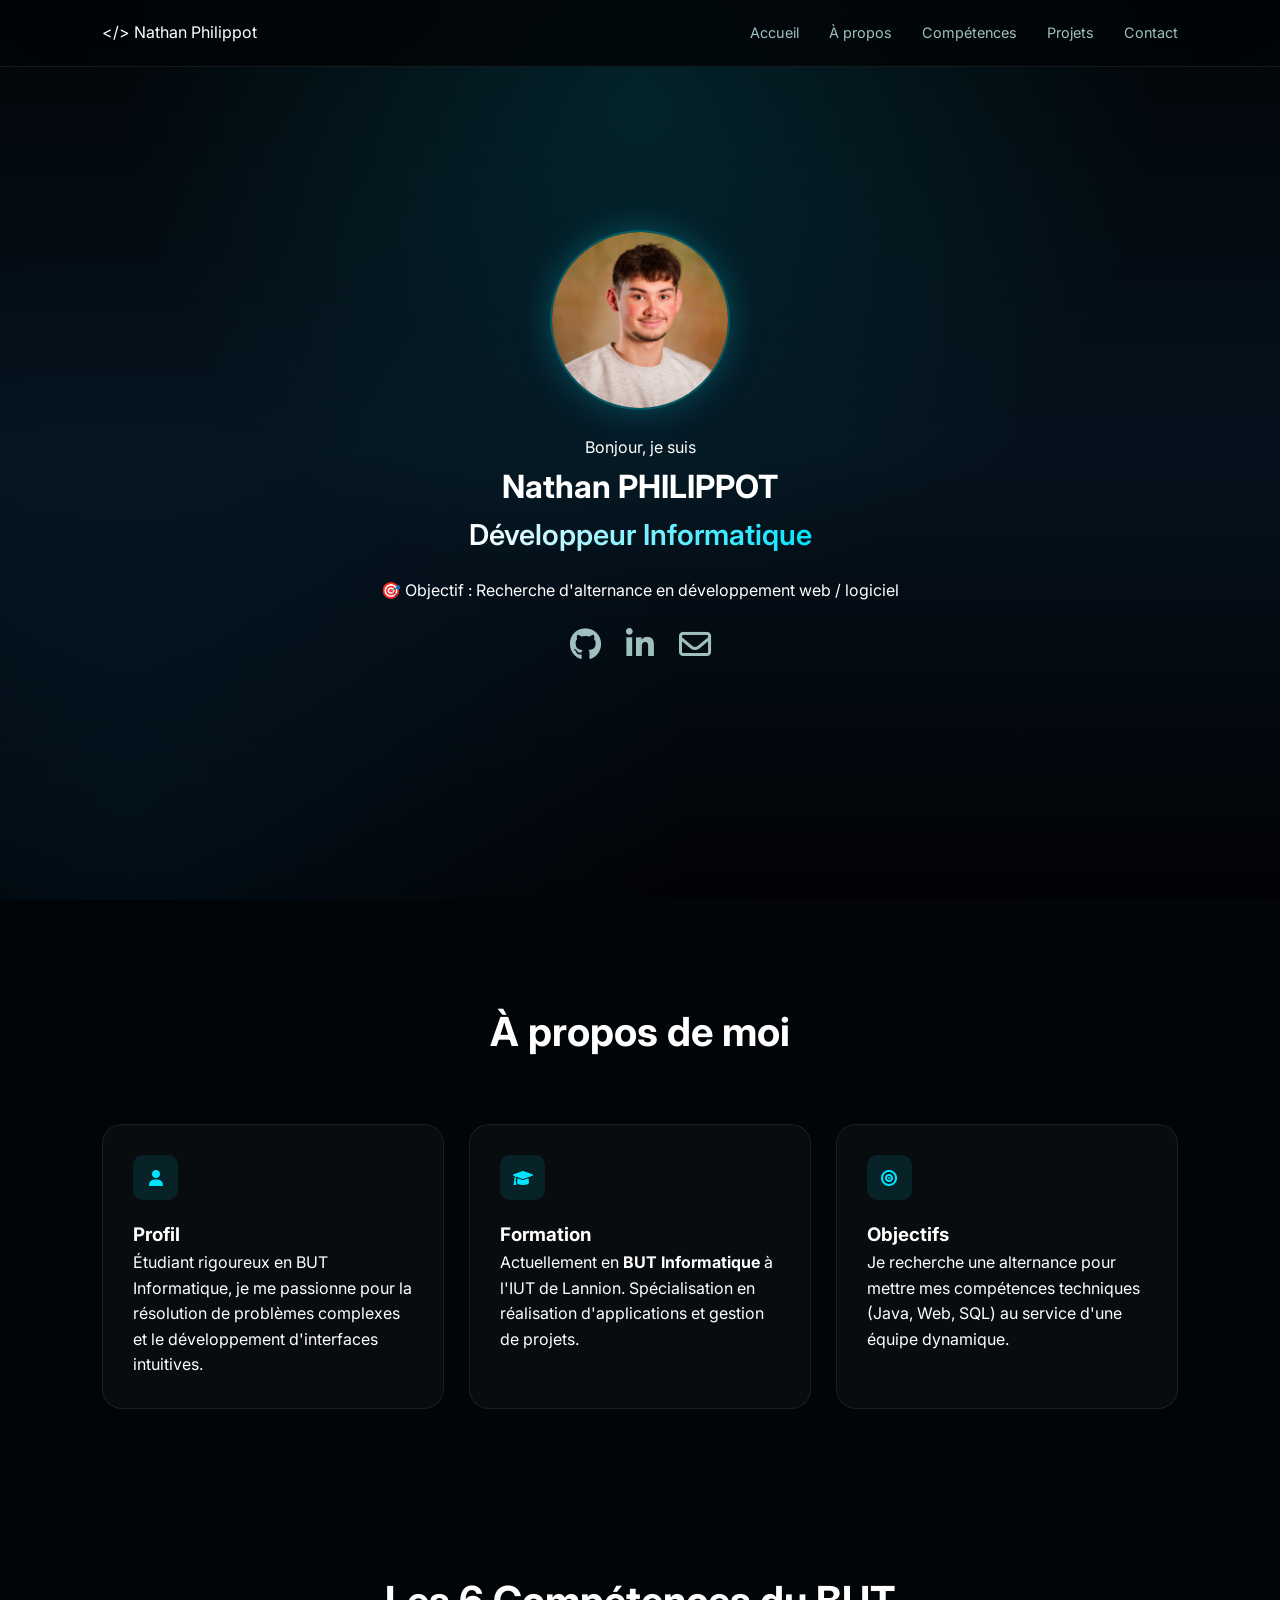
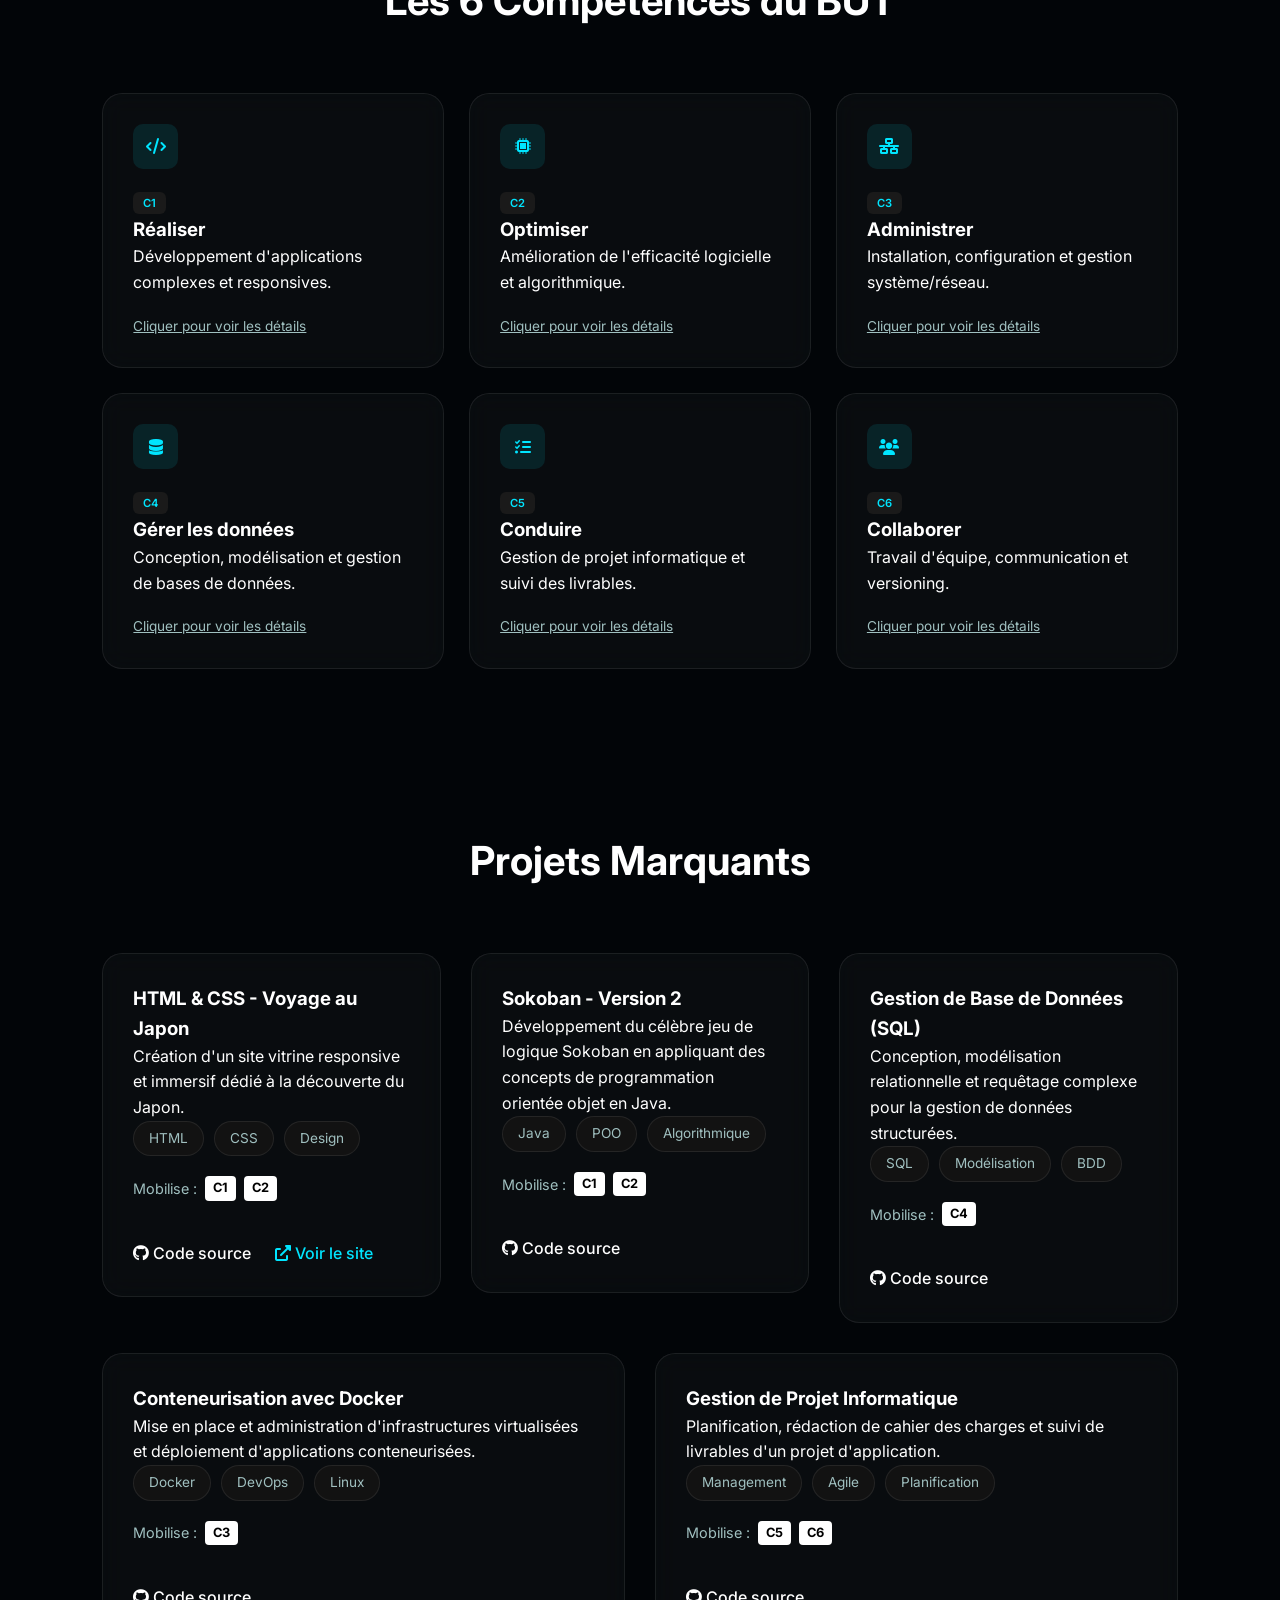
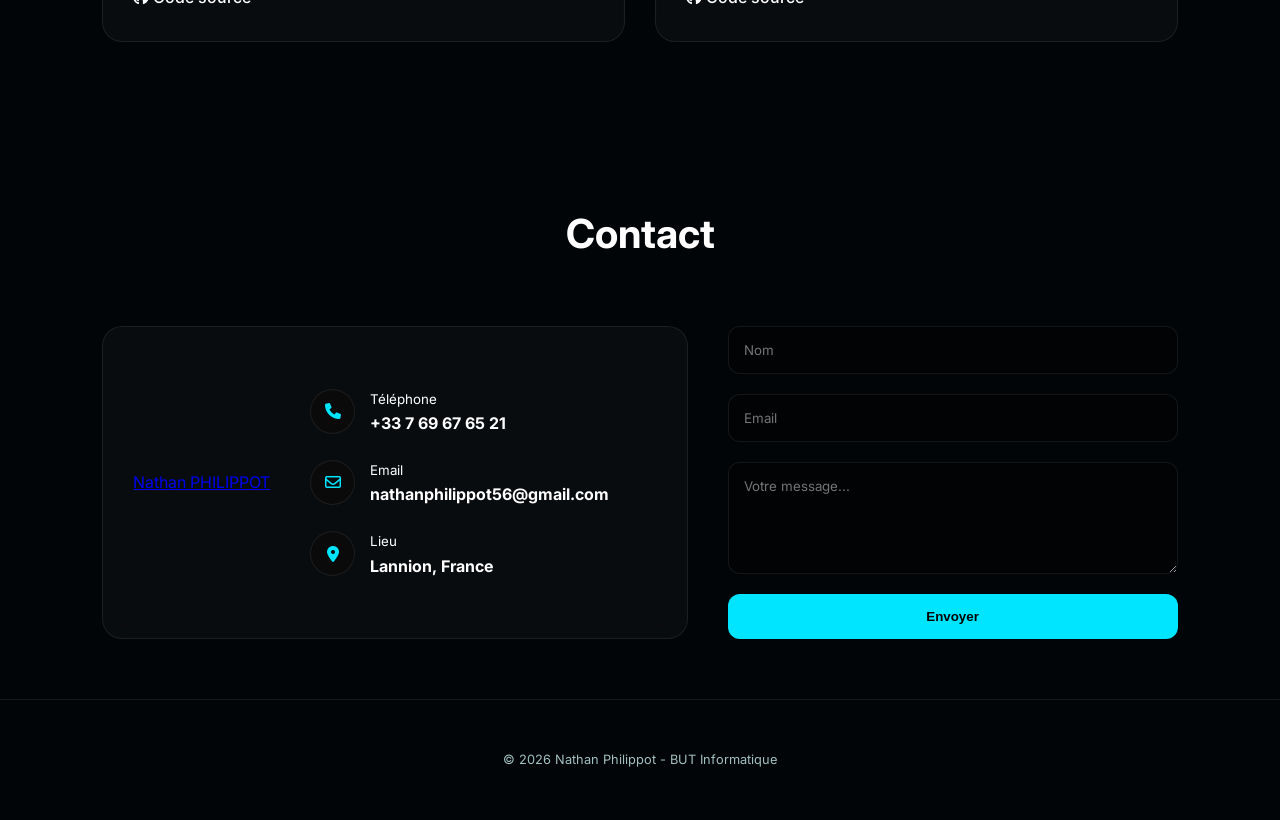
==== PORTFOLIO/index.html @ db34b857 "Add files via upload" ====
<!DOCTYPE html>
<html lang="fr">
<head>
    <meta charset="UTF-8">
    <meta name="viewport" content="width=device-width, initial-scale=1.0">
    <title>Nathan Philippot | Portfolio BUT Informatique</title>
    <link rel="stylesheet" href="style.css">
    <link rel="stylesheet" href="https://cdnjs.cloudflare.com/ajax/libs/font-awesome/6.0.0/css/all.min.css">
</head>
<body>

    <nav>
        <div class="logo">&lt;/&gt; Nathan Philippot</div>
        <ul>
            <li><a href="#accueil">Accueil</a></li>
            <li><a href="#a-propos">À propos</a></li>
            <li><a href="#competences">Compétences</a></li>
            <li><a href="#projets">Projets</a></li>
            <li><a href="#contact">Contact</a></li>
        </ul>
    </nav>

    <header id="accueil" class="hero">
        <div class="avatar-circle">
            <img src="images/photo.jpg" alt="Photo de Nathan Philippot">
        </div>
        <p class="greeting">Bonjour, je suis</p>
        <h1>Nathan PHILIPPOT</h1>
        <p class="role">Développeur Informatique</p>
        <p class="hero-objective">🎯 Objectif : Recherche d'alternance en développement web / logiciel</p>
        
        <div class="social-links">
            <a href="https://github.com/nathanpht" target="_blank" title="GitHub"><i class="fab fa-github"></i></a>
            <a href="https://www.linkedin.com/in/nathan-philippot-9a896b3b9" target="_blank" title="LinkedIn"><i class="fab fa-linkedin-in"></i></a>
            <a href="mailto:nathanphilippot56@gmail.com" title="Envoyer un e-mail"><i class="far fa-envelope"></i></a>
        </div>
    </header>

    <section id="a-propos">
        <h2 class="section-title">À propos de moi</h2>
        <div class="grid-3">
            <div class="card glass">
                <div class="icon-circle"><i class="fas fa-user"></i></div>
                <h3>Profil</h3>
                <p>Étudiant rigoureux en BUT Informatique, je me passionne pour la résolution de problèmes complexes et le développement d'interfaces intuitives.</p>
            </div>
            <div class="card glass">
                <div class="icon-circle"><i class="fas fa-graduation-cap"></i></div>
                <h3>Formation</h3>
                <p>Actuellement en <strong>BUT Informatique</strong> à l'IUT de Lannion. Spécialisation en réalisation d'applications et gestion de projets.</p>
            </div>
            <div class="card glass">
                <div class="icon-circle"><i class="fas fa-bullseye"></i></div>
                <h3>Objectifs</h3>
                <p>Je recherche une alternance pour mettre mes compétences techniques (Java, Web, SQL) au service d'une équipe dynamique.</p>
            </div>
        </div>
    </section>

    <section id="competences">
        <h2 class="section-title">Les 6 Compétences du BUT</h2>
        <div class="grid-3-3">
            <div class="card skill-card">
                <div class="skill-header">
                    <div class="icon-circle"><i class="fas fa-code"></i></div>
                    <span class="badge">C1</span>
                </div>
                <h3>Réaliser</h3>
                <p>Développement d'applications complexes et responsives.</p>
                <div class="skill-details">
                    <hr><ul><li>SAE S1.01 : Jeu de logique en Python</li><li>Sokoban V2 : Modélisation et dév Java (POO)</li><li>Site vitrine web (HTML5/CSS3)</li></ul>
                </div>
                <a class="details-link">Cliquer pour voir les détails</a>
            </div>
            <div class="card skill-card">
                <div class="skill-header">
                    <div class="icon-circle"><i class="fas fa-microchip"></i></div>
                    <span class="badge">C2</span>
                </div>
                <h3>Optimiser</h3>
                <p>Amélioration de l'efficacité logicielle et algorithmique.</p>
                <div class="skill-details">
                    <hr><ul><li>Sokoban V1 & V2 : Algorithmes de déplacement</li><li>Analyse de complexité des structures de données</li></ul>
                </div>
                <a class="details-link">Cliquer pour voir les détails</a>
            </div>
            <div class="card skill-card">
                <div class="skill-header">
                    <div class="icon-circle"><i class="fas fa-network-wired"></i></div>
                    <span class="badge">C3</span>
                </div>
                <h3>Administrer</h3>
                <p>Installation, configuration et gestion système/réseau.</p>
                <div class="skill-details">
                    <hr><ul><li>Virtualisation et conteneurisation avec Docker</li><li>Configuration d'environnements Linux / Debian</li></ul>
                </div>
                <a class="details-link">Cliquer pour voir les détails</a>
            </div>
            <div class="card skill-card">
                <div class="skill-header">
                    <div class="icon-circle"><i class="fas fa-database"></i></div>
                    <span class="badge">C4</span>
                </div>
                <h3>Gérer les données</h3>
                <p>Conception, modélisation et gestion de bases de données.</p>
                <div class="skill-details">
                    <hr><ul><li>Modélisation relationnelle (UML / Merise)</li><li>Création et requêtage de bases de données SQL</li></ul>
                </div>
                <a class="details-link">Cliquer pour voir les détails</a>
            </div>
            <div class="card skill-card">
                <div class="skill-header">
                    <div class="icon-circle"><i class="fas fa-tasks"></i></div>
                    <span class="badge">C5</span>
                </div>
                <h3>Conduire</h3>
                <p>Gestion de projet informatique et suivi des livrables.</p>
                <div class="skill-details">
                    <hr><ul><li>Rédaction de cahiers des charges et spécifications</li><li>Suivi de projet avec outils de planification</li></ul>
                </div>
                <a class="details-link">Cliquer pour voir les détails</a>
            </div>
            <div class="card skill-card">
                <div class="skill-header">
                    <div class="icon-circle"><i class="fas fa-users"></i></div>
                    <span class="badge">C6</span>
                </div>
                <h3>Collaborer</h3>
                <p>Travail d'équipe, communication et versioning.</p>
                <div class="skill-details">
                    <hr><ul><li>Gestion du code avec Git et GitHub</li><li>Méthodes Agiles et organisation d'équipe</li></ul>
                </div>
                <a class="details-link">Cliquer pour voir les détails</a>
            </div>
        </div>
    </section>

    <section id="projets">
        <h2 class="section-title">Projets Marquants</h2>
        <div class="grid-projects">
            
            <div class="card project-card glass">
                <h3>HTML & CSS - Voyage au Japon</h3>
                <p>Création d'un site vitrine responsive et immersif dédié à la découverte du Japon.</p>
                <div class="tags"><span>HTML</span><span>CSS</span><span>Design</span></div>
                <div class="mobilise-container">Mobilise : <span class="badge-comp">C1</span> <span class="badge-comp">C2</span></div>
                <div class="project-links">
                    <a href="https://github.com/nathanpht/HTML_CSS_Japon" target="_blank"><i class="fab fa-github"></i> Code source</a>
                    <a href="https://nathanpht.github.io/HTML_CSS_Japon/" target="_blank" style="margin-left: 20px; color: var(--accent-blue);"><i class="fas fa-external-link-alt"></i> Voir le site</a>
                </div>
            </div>

            <div class="card project-card glass">
                <h3>Sokoban - Version 2</h3>
                <p>Développement du célèbre jeu de logique Sokoban en appliquant des concepts de programmation orientée objet en Java.</p>
                <div class="tags"><span>Java</span><span>POO</span><span>Algorithmique</span></div>
                <div class="mobilise-container">Mobilise : <span class="badge-comp">C1</span> <span class="badge-comp">C2</span></div>
                <div class="project-links">
                    <a href="https://github.com/nathanpht/SokobanV2" target="_blank"><i class="fab fa-github"></i> Code source</a>
                </div>
            </div>

            <div class="card project-card glass">
                <h3>Gestion de Base de Données (SQL)</h3>
                <p>Conception, modélisation relationnelle et requêtage complexe pour la gestion de données structurées.</p>
                <div class="tags"><span>SQL</span><span>Modélisation</span><span>BDD</span></div>
                <div class="mobilise-container">Mobilise : <span class="badge-comp">C4</span></div>
                <div class="project-links">
                    <a href="https://github.com/nathanpht/SQL_BDD" target="_blank"><i class="fab fa-github"></i> Code source</a>
                </div>
            </div>

            <div class="card project-card glass">
                <h3>Conteneurisation avec Docker</h3>
                <p>Mise en place et administration d'infrastructures virtualisées et déploiement d'applications conteneurisées.</p>
                <div class="tags"><span>Docker</span><span>DevOps</span><span>Linux</span></div>
                <div class="mobilise-container">Mobilise : <span class="badge-comp">C3</span></div>
                <div class="project-links">
                    <a href="https://github.com/nathanpht/DockerContainer" target="_blank"><i class="fab fa-github"></i> Code source</a>
                </div>
            </div>

            <div class="card project-card glass">
                <h3>Gestion de Projet Informatique</h3>
                <p>Planification, rédaction de cahier des charges et suivi de livrables d'un projet d'application.</p>
                <div class="tags"><span>Management</span><span>Agile</span><span>Planification</span></div>
                <div class="mobilise-container">Mobilise : <span class="badge-comp">C5</span> <span class="badge-comp">C6</span></div>
                <div class="project-links">
                    <a href="https://github.com/nathanpht/GESTIONPROJECT" target="_blank"><i class="fab fa-github"></i> Code source</a>
                </div>
            </div>

        </div>
    </section>

    <section id="contact">
        <h2 class="section-title">Contact</h2>
        <div class="contact-container">
            
            <div class="contact-left-wrapper">
                <div class="linkedin-badge-container">
                    <div class="badge-base LI-profile-badge" data-locale="fr_FR" data-size="medium" data-theme="dark" data-type="VERTICAL" data-vanity="nathan-philippot-9a896b3b9" data-version="v1">
                        <a class="badge-base__link LI-simple-link" href="https://fr.linkedin.com/in/nathan-philippot-9a896b3b9?trk=profile-badge">Nathan PHILIPPOT</a>
                    </div>
                </div>

                <div class="contact-info-list">
                    <div class="contact-item">
                        <i class="fas fa-phone"></i>
                        <div><small>Téléphone</small><br><strong>+33 7 69 67 65 21</strong></div>
                    </div>
                    <div class="contact-item">
                        <i class="far fa-envelope"></i>
                        <div><small>Email</small><br><strong>nathanphilippot56@gmail.com</strong></div>
                    </div>
                    <div class="contact-item">
                        <i class="fas fa-map-marker-alt"></i>
                        <div><small>Lieu</small><br><strong>Lannion, France</strong></div>
                    </div>
                </div>
            </div>

            <form class="contact-form" onsubmit="ouvrirBoiteMail(event)">
                <input type="text" id="contact-nom" placeholder="Nom" required>
                <input type="email" id="contact-email" placeholder="Email" required>
                <textarea rows="5" id="contact-message" placeholder="Votre message..." required></textarea>
                <button type="submit" class="btn-send">Envoyer</button>
            </form>
        </div>
    </section>

    <footer>
        <p>© 2026 Nathan Philippot - BUT Informatique</p>
    </footer>

    <script src="https://platform.linkedin.com/badges/js/profile.js" async defer type="text/javascript"></script>

    <script>
        // Script pour dérouler les compétences
        document.querySelectorAll('.details-link').forEach(link => {
            link.addEventListener('click', function() {
                const card = this.closest('.skill-card');
                card.classList.toggle('active');
                this.textContent = card.classList.contains('active') ? 'Fermer les détails' : 'Cliquer pour voir les détails';
            });
        });

        // NOUVEAU SCRIPT : Récupère les données et ouvre le client de messagerie
        function ouvrirBoiteMail(event) {
            event.preventDefault(); // Empêche le rechargement automatique de la page
            
            const nom = document.getElementById('contact-nom').value;
            const emailClient = document.getElementById('contact-email').value;
            const message = document.getElementById('contact-message').value;
            
            const sujet = encodeURIComponent("Contact Portfolio - " + nom);
            const corpsEmail = encodeURIComponent("Bonjour Nathan,\n\n" + message + "\n\n---\nMessage envoyé par : " + nom + " (" + emailClient + ")");
            
            // Déclenche l'ouverture de l'application de messagerie par défaut
            window.location.href = "mailto:nathanphilippot56@gmail.com?subject=" + sujet + "&body=" + corpsEmail;
        }
    </script>
</body>
</html>
---- PORTFOLIO/style.css ----
@import url('https://fonts.googleapis.com/css2?family=Inter:wght@300;400;500;600;700&display=swap');

html {
    scroll-behavior: smooth !important;
    scroll-padding-top: 90px; /* Évite que le menu fixe ne cache le titre des sections lors du scroll */
}

:root {
    --bg-deep: #020508;
    --accent-blue: #00e5ff;
    --card-bg: rgba(255, 255, 255, 0.03);
    --text-main: #ffffff;
    --text-dim: #a0c0c0;
    --border: rgba(255, 255, 255, 0.08);
}

* { margin: 0; padding: 0; box-sizing: border-box; }

body {
    background-color: var(--bg-deep);
    background-image: 
        radial-gradient(circle at 50% 10%, rgba(0, 229, 255, 0.12) 0%, transparent 50%),
        radial-gradient(circle at 10% 90%, rgba(0, 80, 120, 0.15) 0%, transparent 40%),
        linear-gradient(180deg, #020508 0%, #05121d 50%, #020205 100%);
    background-attachment: fixed;
    color: var(--text-main); font-family: 'Inter', sans-serif; line-height: 1.6;
}

nav { display: flex; justify-content: space-between; align-items: center; padding: 20px 8%; position: fixed; top: 0; width: 100%; z-index: 1000; background: rgba(2, 5, 8, 0.85); backdrop-filter: blur(15px); border-bottom: 1px solid var(--border); }
nav ul { display: flex; list-style: none; gap: 30px; }
nav ul li a { text-decoration: none; color: var(--text-dim); font-size: 0.9rem; transition: 0.3s; }
nav ul li a:hover { color: var(--accent-blue); }

.hero { height: 100vh; display: flex; flex-direction: column; justify-content: center; align-items: center; text-align: center; }

/* Taille agrandie pour accueillir la photo proprement */
.avatar-circle { 
    width: 180px; 
    height: 180px; 
    background: #000; 
    border-radius: 50%; 
    border: 2px solid rgba(0, 229, 255, 0.4); 
    display: flex; 
    justify-content: center; 
    align-items: center; 
    margin-bottom: 25px; 
    box-shadow: 0 0 35px rgba(0, 229, 255, 0.25); 
    overflow: hidden; 
}

/* Force l'image à occuper tout l'espace de manière proportionnelle */
.avatar-circle img {
    width: 100%;
    height: 100%;
    object-fit: cover;
}

/* MODIFICATION : Agrandissement et mise en valeur des icônes réseaux sociaux */
.social-links {
    display: flex;
    gap: 25px;
    margin-top: 15px;
}

.social-links a {
    color: var(--text-dim);
    font-size: 2rem; /* Augmentation importante de la taille du logo */
    transition: all 0.3s ease;
    display: inline-block;
}

.social-links a:hover {
    color: var(--accent-blue);
    transform: scale(1.2); /* Léger effet de zoom au survol */
    text-shadow: 0 0 15px var(--accent-blue);
}

.role { font-size: 1.8rem; font-weight: 600; background: linear-gradient(90deg, #fff, var(--accent-blue)); -webkit-background-clip: text; background-clip: text; -webkit-text-fill-color: transparent; margin-bottom: 20px; }

section { padding: 100px 8% 60px; }
.section-title { text-align: center; font-size: 2.5rem; margin-bottom: 60px; font-weight: 700; }

.grid-3, .grid-3-3 { display: grid; grid-template-columns: repeat(3, 1fr); gap: 25px; }

/* RESTRUCTURATION DES PROJETS EN FLEXBOX POUR ÉVITER LE TROU VIDE */
.grid-projects { 
    display: flex;
    flex-wrap: wrap;
    gap: 30px;
    justify-content: center;
}

.grid-projects .project-card {
    flex: 1 1 calc(33.333% - 30px); 
    min-width: 300px;
    max-width: 100%;
    display: flex;
    flex-direction: column;
    height: 100%;
}

/* Force les liens GitHub à s'aligner tout en bas de la carte */
.grid-projects .project-card .project-links {
    margin-top: auto;
    padding-top: 15px;
}

.card { background: var(--card-bg); border: 1px solid var(--border); border-radius: 20px; padding: 30px; backdrop-filter: blur(12px); transition: 0.4s; }
.card:hover { border: 1px solid rgba(0, 229, 255, 0.3); transform: translateY(-5px); background: rgba(255, 255, 255, 0.06); }

.icon-circle { width: 45px; height: 45px; background: rgba(0, 229, 255, 0.1); border-radius: 10px; display: flex; justify-content: center; align-items: center; color: var(--accent-blue); margin-bottom: 20px; }
.badge { background: #1a1a1a; padding: 4px 10px; border-radius: 6px; font-size: 0.7rem; color: var(--accent-blue); font-weight: 600; }

/* COMPÉTENCES DÉTAILS */
.skill-details { max-height: 0; overflow: hidden; transition: 0.5s ease; opacity: 0; }
.skill-card.active .skill-details { max-height: 300px; opacity: 1; margin-top: 15px; padding-top: 15px; border-top: 1px solid var(--border); }
.details-link { cursor: pointer; color: var(--text-dim); font-size: 0.85rem; margin-top: 20px; display: block; text-decoration: underline; }

/* STYLE PROJETS */
.tags { display: flex; gap: 10px; margin-bottom: 20px; }
.tags span { background: #121212; border: 1px solid var(--border); color: var(--text-dim); padding: 6px 15px; border-radius: 30px; font-size: 0.85rem; }
.mobilise-container { font-size: 0.9rem; color: var(--text-dim); margin-bottom: 25px; display: flex; align-items: center; gap: 8px; }
.badge-comp { background: #ffffff; color: #000; font-weight: 700; padding: 2px 8px; border-radius: 4px; font-size: 0.8rem; }
.project-links a { color: var(--text-main); text-decoration: none; font-weight: 500; font-size: 1rem; }

/* BLOC CONTACT AVEC BADGE ET COORDONNÉES ALIGNÉS */
.contact-container { 
    display: grid; 
    grid-template-columns: 1.3fr 1fr; 
    gap: 40px; 
    align-items: stretch;
}

.contact-left-wrapper {
    display: flex;
    gap: 40px;
    align-items: center;
    background: var(--card-bg);
    border: 1px solid var(--border);
    padding: 30px;
    border-radius: 20px;
    backdrop-filter: blur(12px);
}

.linkedin-badge-container {
    flex-shrink: 0;
}

.contact-info-list {
    display: flex;
    flex-direction: column;
    gap: 20px;
}

.contact-item { display: flex; align-items: center; gap: 15px; }
.contact-item i { width: 45px; height: 45px; background: #0a0a0a; border-radius: 50%; display: flex; justify-content: center; align-items: center; border: 1px solid var(--border); color: var(--accent-blue); flex-shrink: 0; }

.contact-form {
    display: flex;
    flex-direction: column;
    justify-content: space-between;
}

.contact-form input, .contact-form textarea { width: 100%; background: rgba(0, 0, 0, 0.4); border: 1px solid var(--border); padding: 15px; border-radius: 12px; color: #fff; margin-bottom: 20px; outline: none; font-family: inherit; }
.btn-send { background: var(--accent-blue); color: #000; padding: 15px; border-radius: 12px; border: none; font-weight: 700; width: 100%; cursor: pointer; transition: 0.3s; margin-top: auto; }
.btn-send:hover { box-shadow: 0 0 20px var(--accent-blue); }

footer { text-align: center; padding: 50px; border-top: 1px solid var(--border); color: var(--text-dim); font-size: 0.8rem; }

@media (max-width: 900px) { 
    .grid-3, .grid-3-3, .grid-projects, .contact-container { grid-template-columns: 1fr; } 
    .contact-left-wrapper { flex-direction: column; text-align: center; }
    .contact-item { flex-direction: column; text-align: center; }
}
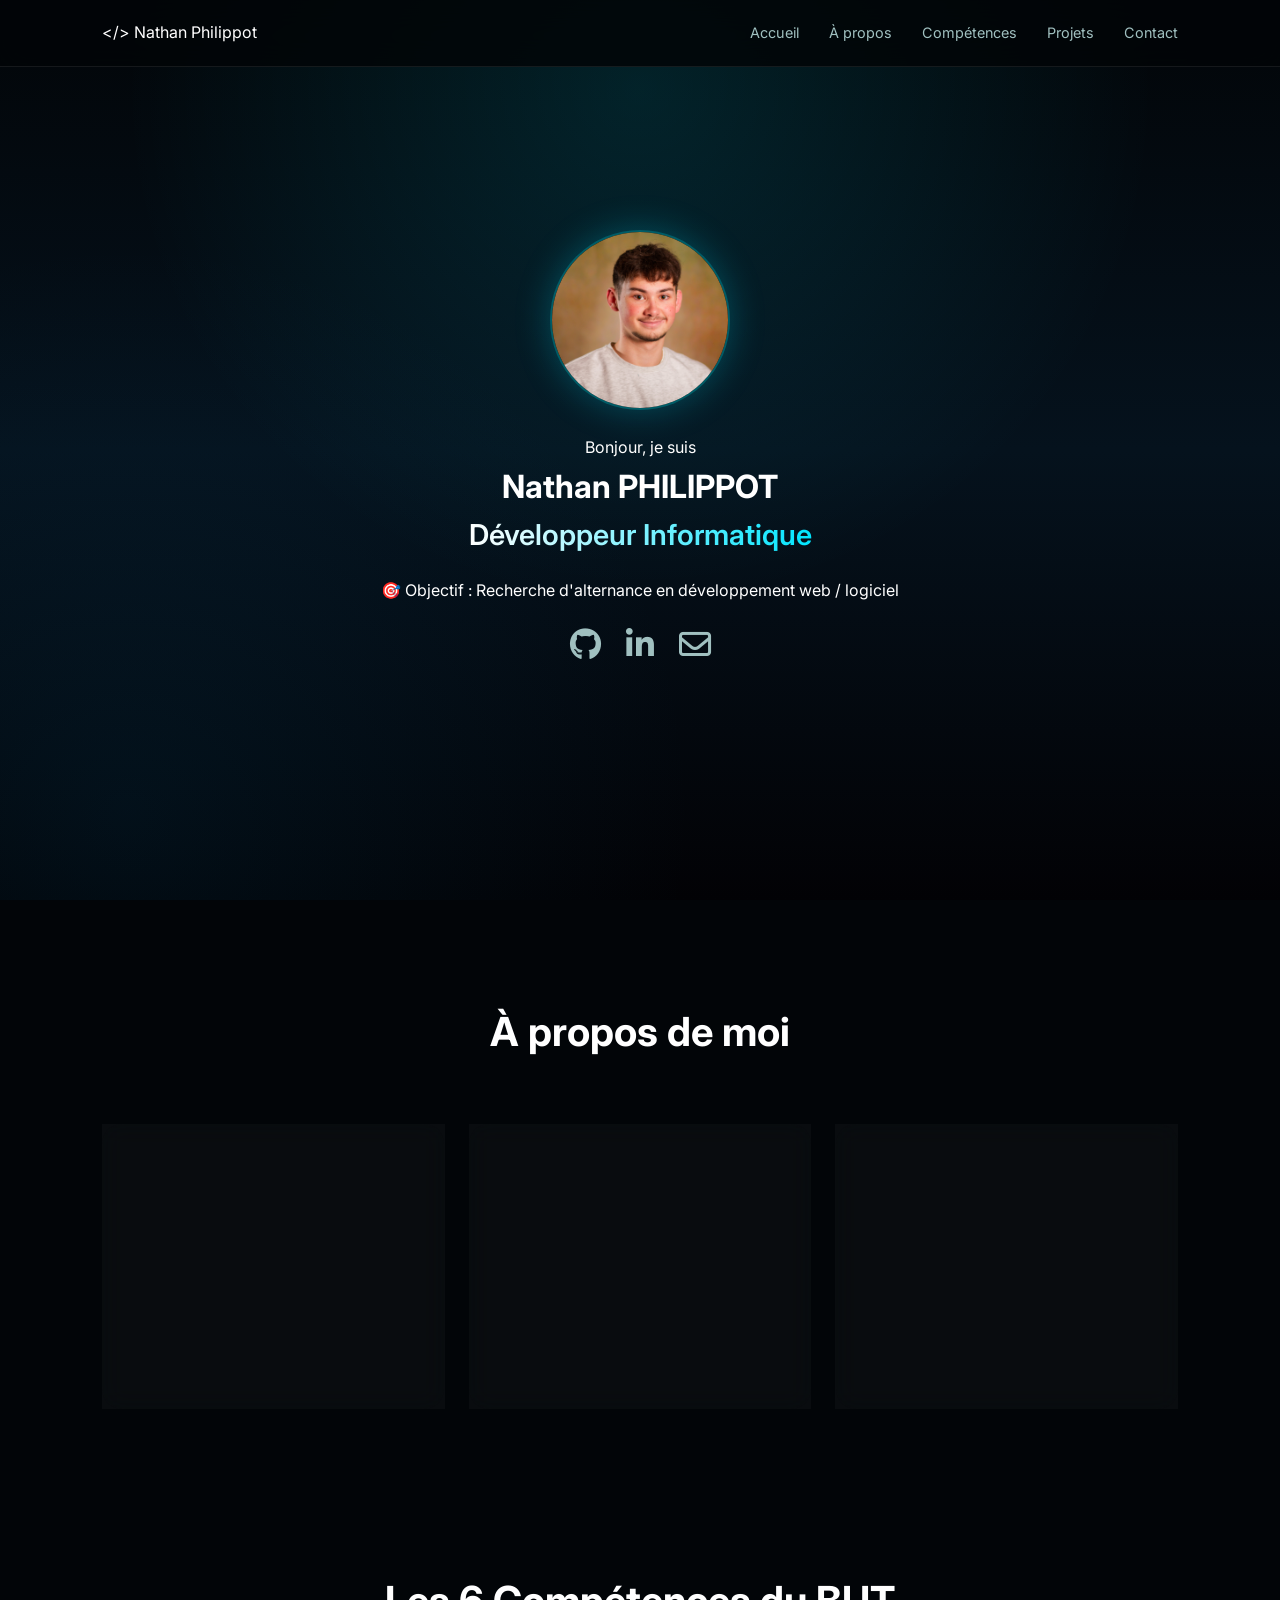
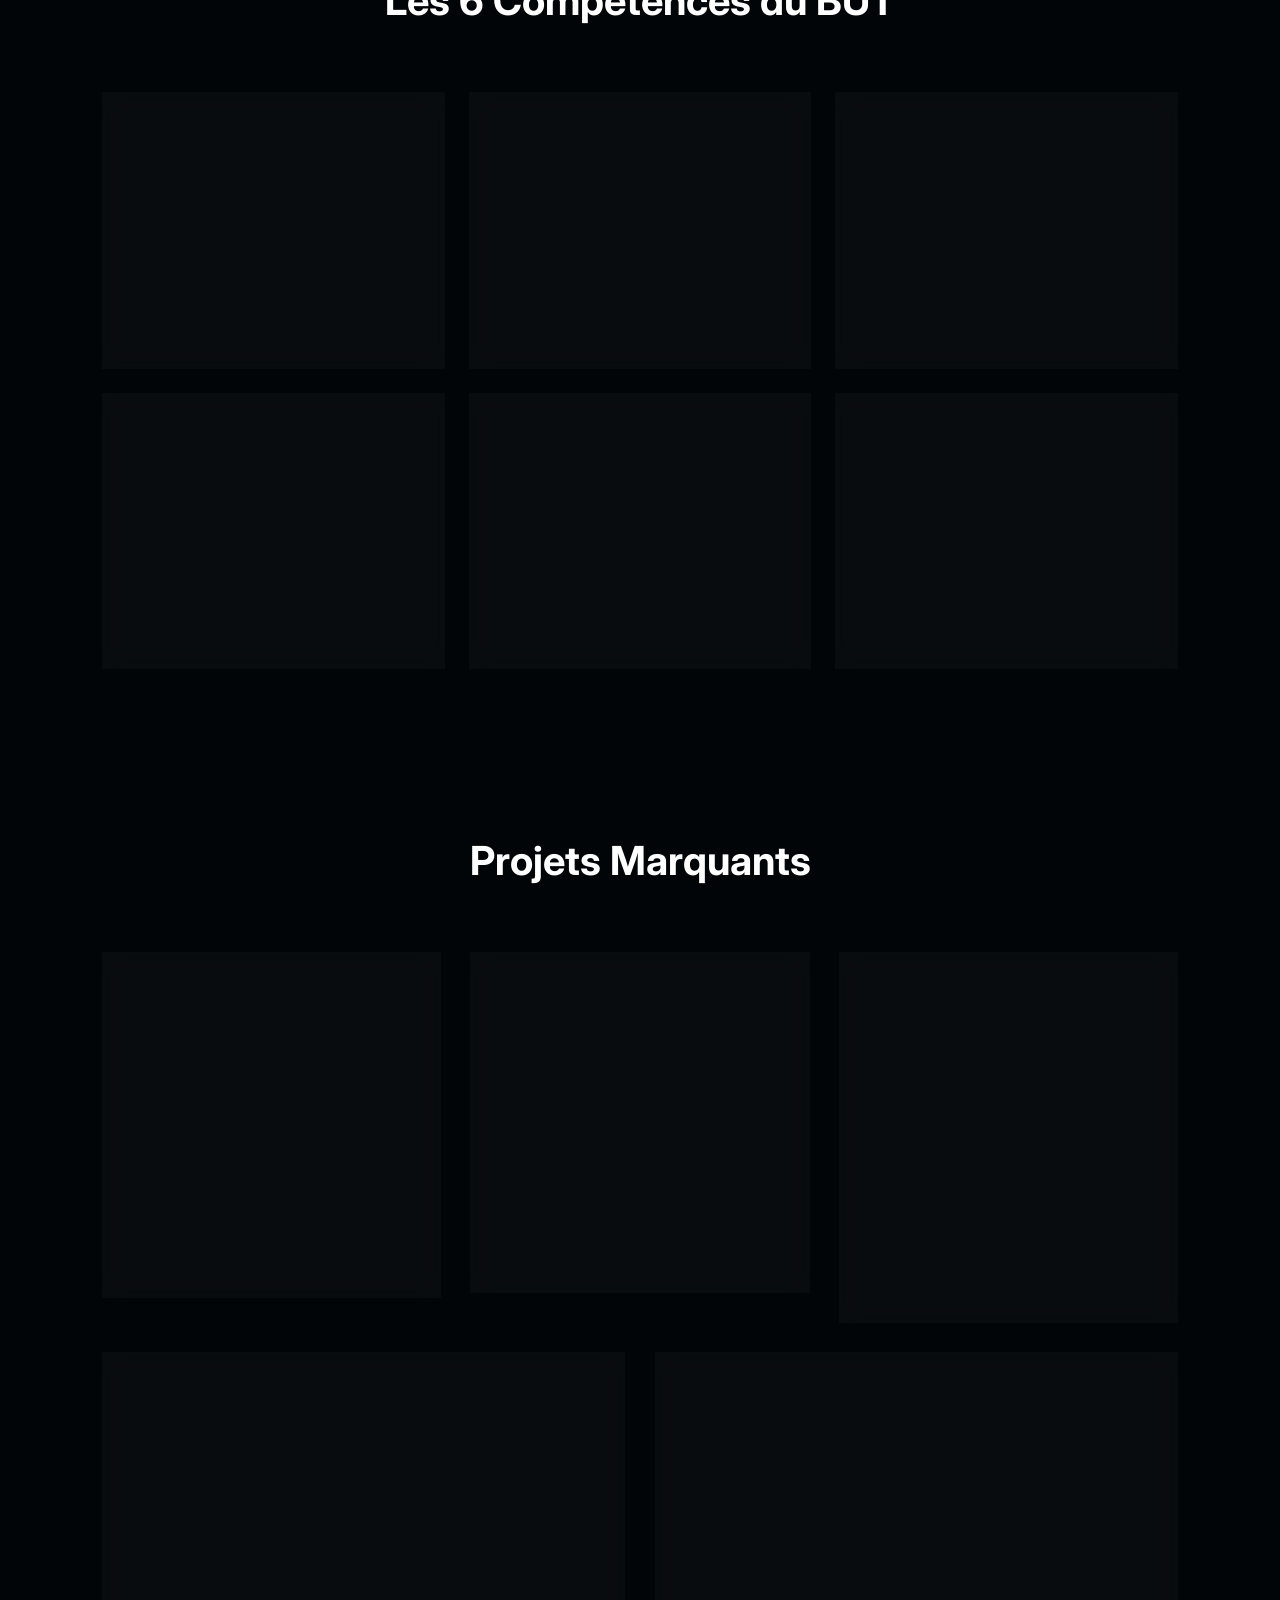
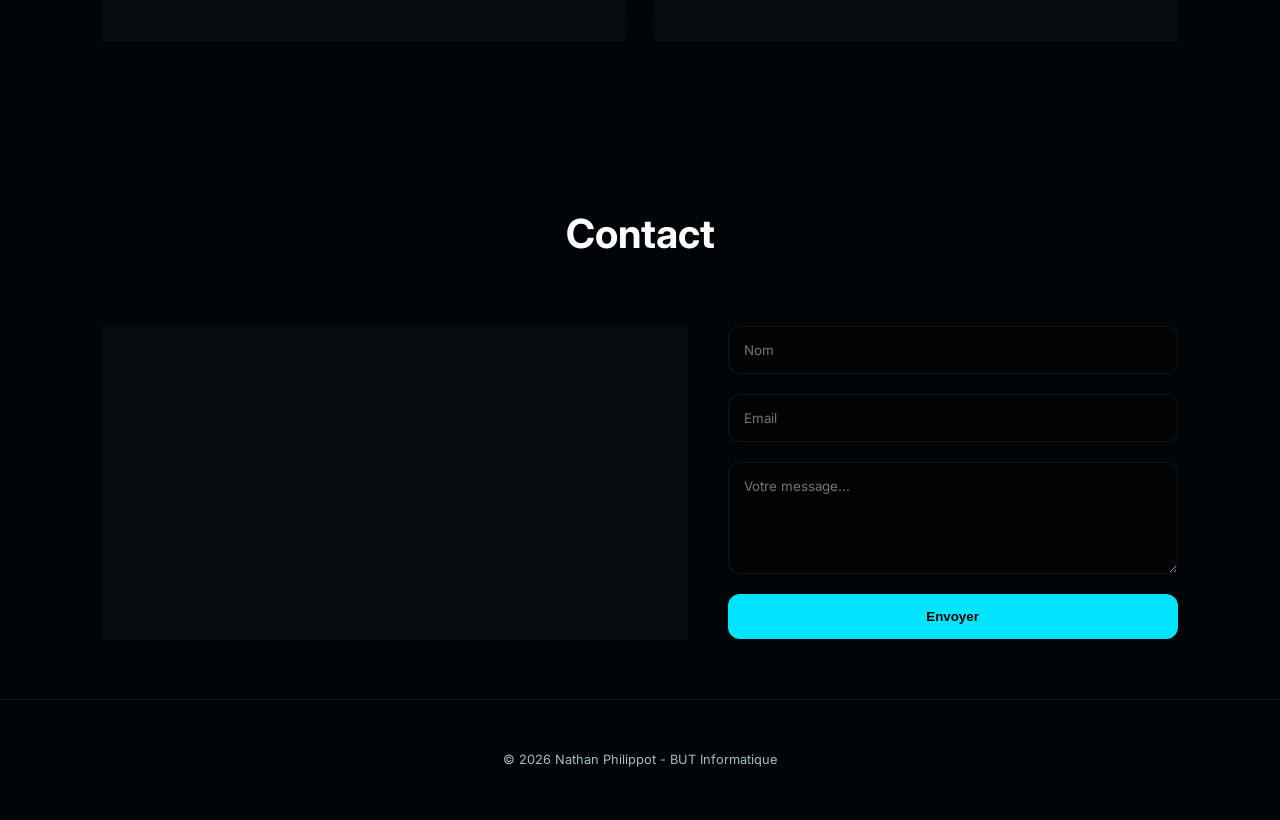
==== commit 4f5ced7e: "Update index.html" ====
--- a/PORTFOLIO/index.html
+++ b/PORTFOLIO/index.html
@@ -261,4 +261,4 @@
         }
     </script>
 </body>
-</html>+</html>
